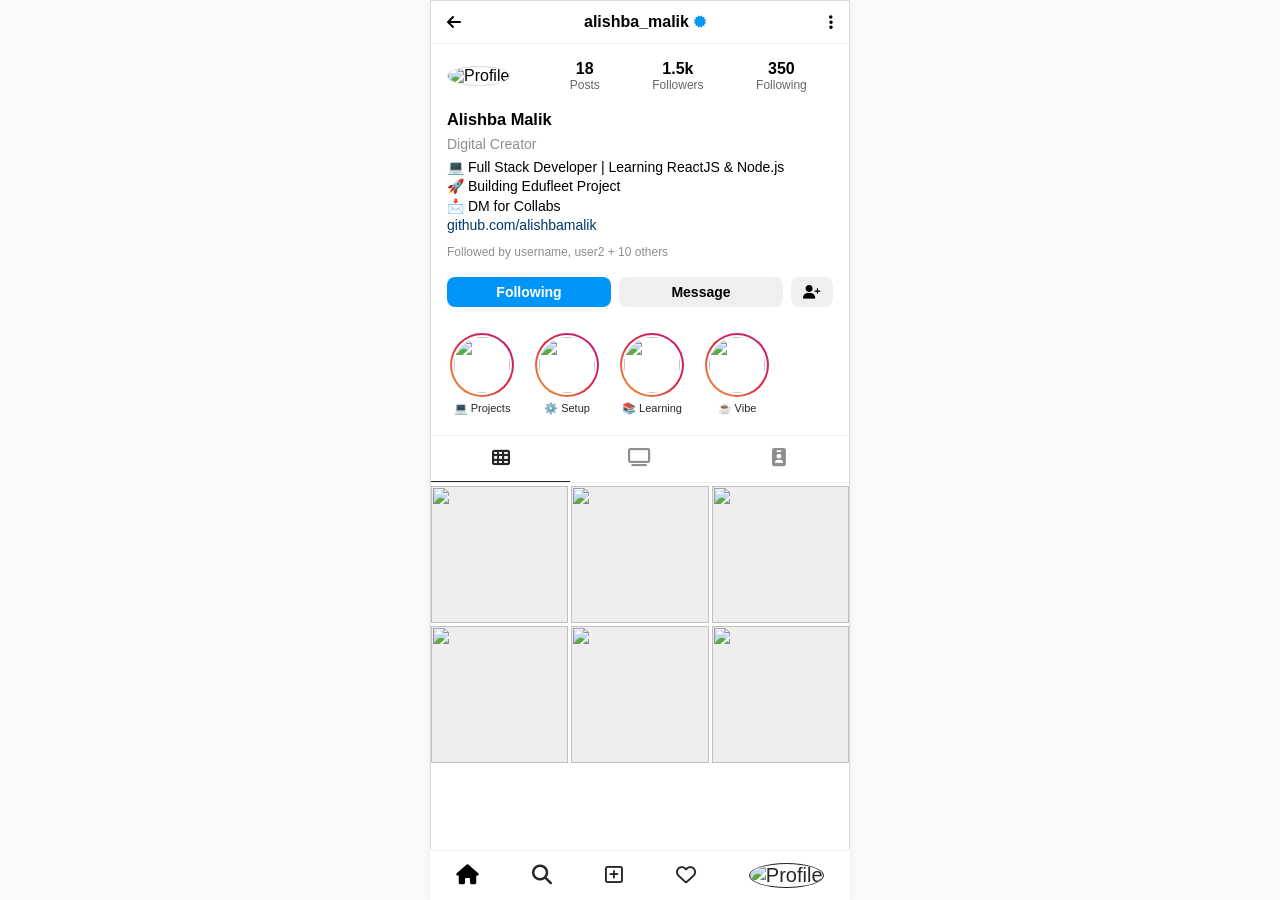
==== index.html @ c06368ef "Instagram UI Clone completed" ====
<!DOCTYPE html>
<html lang="en">
<head>
    <meta charset="UTF-8">
    <meta name="viewport" content="width=device-width, initial-scale=1.0">
    <title>Instagram Profile - Professional Look</title>
    <link rel="stylesheet" href="https://cdnjs.cloudflare.com/ajax/libs/font-awesome/6.4.0/css/all.min.css">
    <link rel="stylesheet" href="css/style.css">
    <style>
        /* Yahan specific attractive extra styles add kar rahe hain */
        .bio-link { color: #00376b; text-decoration: none; font-weight: 500; }
        
        /* Highlight Stories Section */
        .highlights-container {
            display: flex;
            padding: 10px 16px;
            gap: 15px;
            overflow-x: auto; /* Scroll horizontally */
            -webkit-overflow-scrolling: touch;
            scrollbar-width: none; /* Hide scrollbar Firefox */
        }
        .highlights-container::-webkit-scrollbar { display: none; } /* Hide scrollbar Chrome/Safari */

        .highlight-item {
            display: flex;
            flex-direction: column;
            align-items: center;
            text-align: center;
            width: 70px;
            flex-shrink: 0;
        }
        
        .highlight-ring {
            width: 64px;
            height: 64px;
            border-radius: 50%;
            background: linear-gradient(#ffffff, #ffffff) padding-box,
                        linear-gradient(45deg, #f09433 0%, #e6683c 25%, #dc2743 50%, #cc2366 75%, #bc1888 100%) border-box;
            border: 2px solid transparent;
            display: flex;
            justify-content: center;
            align-items: center;
            padding: 2px;
            cursor: pointer;
        }
        
        .highlight-pic {
            width: 100%;
            height: 100%;
            border-radius: 50%;
            object-fit: cover;
        }

        .highlight-text {
            font-size: 11px;
            color: #262626;
            margin-top: 5px;
            white-space: nowrap;
            overflow: hidden;
            text-overflow: ellipsis;
            width: 64px;
        }

        /* Post Interactions Overlay (Real Grid look) */
        .post-item {
            position: relative;
            cursor: pointer;
        }
        .post-overlay {
            position: absolute;
            top: 0; left: 0; width: 100%; height: 100%;
            background-color: rgba(0,0,0,0.3);
            display: flex;
            justify-content: center;
            align-items: center;
            opacity: 0;
            transition: opacity 0.2s ease;
            color: white;
            font-weight: 600;
            font-size: 16px;
            gap: 15px;
        }
        .post-item:hover .post-overlay {
            opacity: 1;
        }
        .overlay-item {
            display: flex;
            align-items: center;
            gap: 5px;
        }
    </style>
</head>
<body>

    <div class="mobile-container">
        
        <header class="top-bar">
            <i class="fas fa-arrow-left"></i>
            <div class="username-container" style="display:flex; align-items:center; gap:5px;">
                <h2 class="username">alishba_malik</h2>
                <i class="fas fa-certificate" style="color:#0095f6; font-size:12px;"></i>
            </div>
            <i class="fas fa-ellipsis-v"></i>
        </header>

        <section class="profile-info">
            <div class="profile-pic-container">
                <img src="C:\Users\Marhaba\Pictures\Saved Pictures\images (15).jpg" alt="Profile" class="profile-pic">
            </div>
            <div class="profile-stats">
                <div class="stat-item"><span class="stat-count">18</span><span class="stat-label">Posts</span></div>
                <div class="stat-item"><span class="stat-count">1.5k</span><span class="stat-label">Followers</span></div>
                <div class="stat-item"><span class="stat-count">350</span><span class="stat-label">Following</span></div>
            </div>
        </section>

        <section class="profile-bio">
            <h3 class="full-name">Alishba Malik</h3>
            <p class="bio-category" style="color:#8e8e8e; font-size:14px; margin-bottom:3px;">Digital Creator</p>
            <p class="bio-text">
                💻 Full Stack Developer | Learning ReactJS & Node.js<br>
                🚀 Building Edufleet Project<br>
                📩 DM for Collabs<br>
                <a href="#" class="bio-link">github.com/alishbamalik</a>
            </p>
            <p class="followed-by" style="font-size:12px; color:#8e8e8e; margin-top:8px;">Followed by username, user2 + 10 others</p>
        </section>

        <div class="action-buttons">
            <button class="btn btn-primary">Following</button>
            <button class="btn">Message</button>
            <button class="btn icon-btn"><i class="fas fa-user-plus"></i></button>
        </div>

        <section class="highlights-container">
            <div class="highlight-item">
                <div class="highlight-ring">
                    <img src="https://images.unsplash.com/photo-1517694712202-14dd9538aa97?w=100" class="highlight-pic">
                </div>
                <span class="highlight-text">💻 Projects</span>
            </div>
            <div class="highlight-item">
                <div class="highlight-ring">
                    <img src="https://images.unsplash.com/photo-1531297484001-80022131f5a1?w=100" class="highlight-pic">
                </div>
                <span class="highlight-text">⚙️ Setup</span>
            </div>
            <div class="highlight-item">
                <div class="highlight-ring">
                    <img src="https://images.unsplash.com/photo-1498050108023-c5249f4df085?w=100" class="highlight-pic">
                </div>
                <span class="highlight-text">📚 Learning</span>
            </div>
            <div class="highlight-item">
                <div class="highlight-ring">
                    <img src="https://images.unsplash.com/photo-1505330622279-bf7d7fc918f4?w=100" class="highlight-pic">
                </div>
                <span class="highlight-text">☕ Vibe</span>
            </div>
        </section>

        <nav class="profile-tabs" style="margin-top:10px;">
            <a href="index.html" class="tab active"><i class="fas fa-th"></i></a>
            <a href="screen2.html" class="tab"><i class="fas fa-tv"></i></a>
            <a href="screen3.html" class="tab"><i class="fas fa-id-badge"></i></a>
        </nav>

        <main class="posts-gallery">
            <div class="post-item">
                <img src="https://images.unsplash.com/photo-1618005182384-a83a8bd57fbe?w=300">
                <div class="post-overlay">
                    <span class="overlay-item"><i class="fas fa-heart"></i> 112</span>
                    <span class="overlay-item"><i class="fas fa-comment"></i> 14</span>
                </div>
            </div>
            <div class="post-item">
                <img src="https://images.unsplash.com/photo-1579546929518-9e396f3cc809?w=300">
                <div class="post-overlay">
                    <span class="overlay-item"><i class="fas fa-heart"></i> 95</span>
                    <span class="overlay-item"><i class="fas fa-comment"></i> 8</span>
                </div>
            </div>
            <div class="post-item"><img src="https://images.unsplash.com/photo-1528459801416-a9e53bbf4e17?w=300"></div>
            <div class="post-item"><img src="https://images.unsplash.com/photo-1541701494587-cb58502866ab?w=300"></div>
            <div class="post-item"><img src="https://images.unsplash.com/photo-1507525428034-b723cf961d3e?w=300"></div>
            <div class="post-item"><img src="https://images.unsplash.com/photo-1519681393784-d120267933ba?w=300"></div>
        </main>
         <nav class="bottom-nav">
            <a href="screen2.html" style="color: #000;"><i class="fas fa-home"></i></a>
            <a href="#"><i class="fas fa-search"></i></a>
            <a href="#"><i class="far fa-plus-square"></i></a>
            <a href="#"><i class="far fa-heart"></i></a>
            <a href="index.html">
                <img src="C:\Users\Marhaba\Pictures\Saved Pictures\images (15).jpg" alt="Profile" class="profile-icon-nav">
            </a>
        </nav>
    </div>

</body>
</html>
---- css/style.css ----
/* ==========================================
   1. Reset & Base Styles
   ========================================== */
* {
    margin: 0;
    padding: 0;
    box-sizing: border-box;
    font-family: -apple-system, BlinkMacSystemFont, "Segoe UI", Roboto, Helvetica, Arial, sans-serif;
}

body {
    background-color: #fafafa;
    display: flex;
    justify-content: center;
    align-items: center;
    min-height: 100vh;
}

/* Mobile Screen Wrapper */
.mobile-container {
    width: 100%;
    max-width: 420px; /* Perfect Mobile Screen Width */
    background: #ffffff;
    border: 1px solid #dbdbdb;
    min-height: 100vh;
    box-shadow: 0 0 10px rgba(0,0,0,0.05);
}

/* ==========================================
   2. Flexbox Section (Top Bar, Stats, Buttons)
   ========================================== */

/* Top Navbar */
.top-bar {
    display: flex;
    justify-content: space-between; /* Left, Center, Right align karne ke liye */
    align-items: center;
    padding: 12px 16px;
    border-bottom: 1px solid #efefef;
}

.username {
    font-size: 16px;
    font-weight: 600;
}

/* Profile Info (Pic + Stats) */
.profile-info {
    display: flex; /* Flexbox standard row alignment */
    align-items: center;
    padding: 16px;
}

.profile-pic-container {
    flex: 1; /* Left side spacing */
}

.profile-pic {
    width: 77px;
    height: 77px;
    border-radius: 50%; /* Circle shape */
    object-fit: cover;
    border: 1px solid #dbdbdb;
}

/* Stats wrapper */
.profile-stats {
    display: flex;
    flex: 3; /* Right side background space */
    justify-content: space-around; /* Stats ke beech barabar space */
    text-align: center;
}

.stat-item {
    display: flex;
    flex-direction: column; /* Number upar, label niche */
}

.stat-count {
    font-size: 16px;
    font-weight: 600;
}

.stat-label {
    font-size: 12px;
    color: #666;
}

/* Bio Section */
.profile-bio {
    padding: 0 16px 16px 16px;
    font-size: 14px;
    line-height: 1.4;
}

.full-name {
    font-weight: 600;
    margin-bottom: 4px;
}

/* Action Buttons with Flexbox */
.action-buttons {
    display: flex;
    padding: 0 16px 16px 16px;
    gap: 8px; /* Buttons ke darmiyan 8px ka gap */
}

.btn {
    flex: 1; /* Sabko barabar barabar width dena */
    background-color: #efefef;
    border: none;
    padding: 7px 16px;
    font-size: 14px;
    font-weight: 600;
    border-radius: 8px;
    cursor: pointer;
}

.btn-primary {
    background-color: #0095f6;
    color: white;
}

.icon-btn {
    flex: 0; /* Is button ko barabar width nahi balki sirf icon jitni jagah chahiye */
    padding: 7px 12px;
}

/* Navigation Tabs with Flexbox */
.profile-tabs {
    display: flex;
    border-top: 1px solid #efefef;
    border-bottom: 1px solid #efefef;
}

.tab {
    flex: 1; /* Teenon tabs barabar space lein */
    text-align: center;
    padding: 12px 0;
    color: #8e8e8e;
    cursor: pointer;
    font-size: 18px;
}

.tab.active {
    color: #262626;
    border-bottom: 1px solid #262626; /* Active tab highlght */
}

/* ==========================================
   3. CSS Grid Section (Posts Gallery)
   ========================================== */
.posts-gallery {
    display: grid;
    grid-template-columns: repeat(3, 1fr); /* 3 Columns barabar width ke (1 fraction each) */
    gap: 3px; /* Posts ke darmiyan bareek si line space */
    padding: 3px 0;
}

.post-item {
    aspect-ratio: 1 / 1; /* Instagram ki tarah posts ko square rakhne ke liye */
    background-color: #eee;
    overflow: hidden;
}

.post-item img {
    width: 100%;
    height: 100%;
    object-fit: cover; /* Image stretch na ho balki crop ho kar fit ho */
}

        .bottom-nav {
            position: fixed;
            bottom: 0;
            left: 50%;
            transform: translateX(-50%);
            width: 100%;
            max-width: 420px;
            background: white;
            display: flex;
            justify-content: space-around;
            align-items: center;
            padding: 12px 0;
            border-top: 1px solid #efefef;
            z-index: 999;
        }
        .bottom-nav a {
            color: #262626;
            font-size: 20px;
            text-decoration: none;
        }
        .bottom-nav .profile-icon-nav {
            width: 24px; height: 24px;
            border-radius: 50%;
            border: 1px solid #262626;
        }
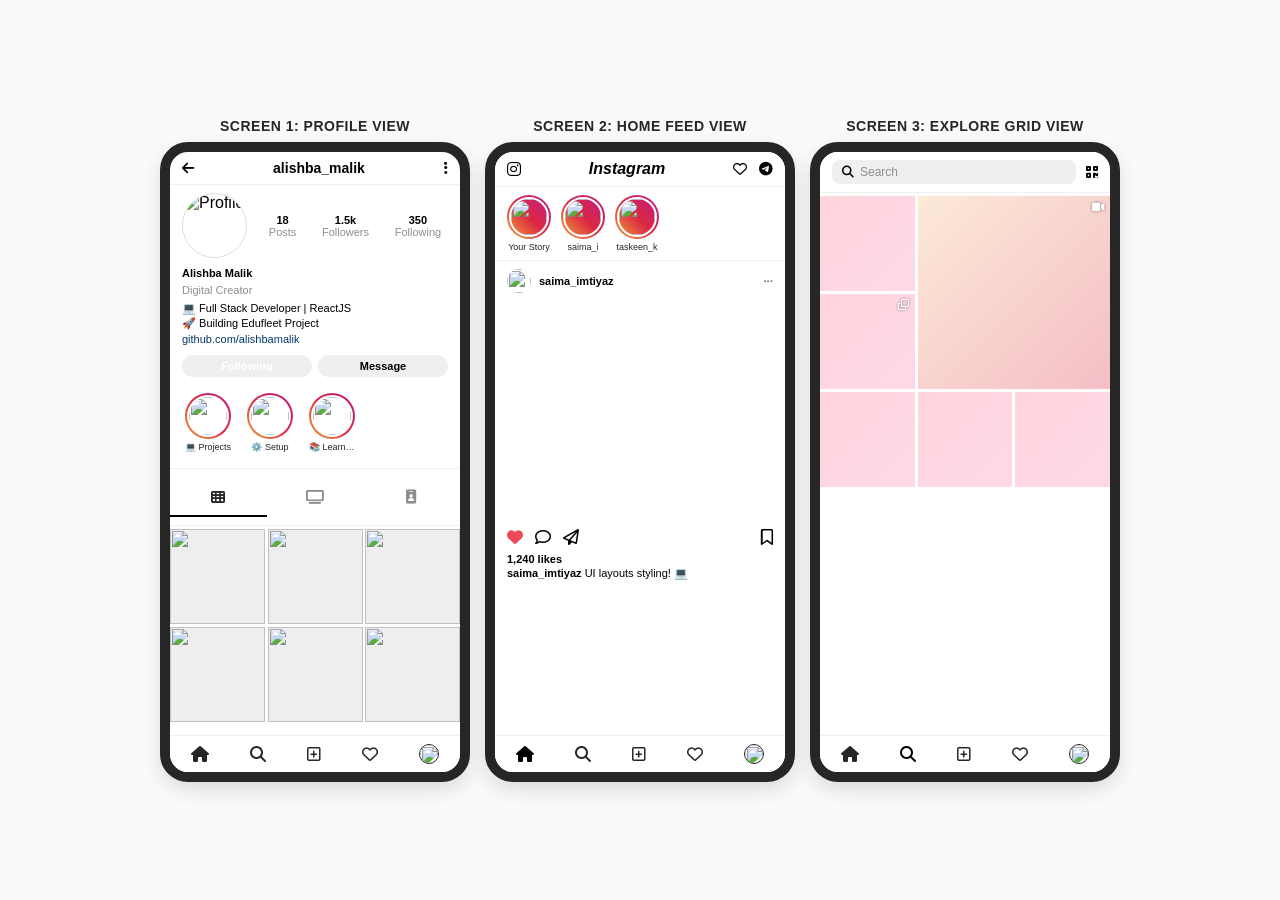
==== commit 0689bbfa: "Fix profile pictures using online URLs" ====
--- a/index.html
+++ b/index.html
@@ -3,197 +3,245 @@
 <head>
     <meta charset="UTF-8">
     <meta name="viewport" content="width=device-width, initial-scale=1.0">
-    <title>Instagram Profile - Professional Look</title>
+    <title>Instagram 3 Screens Side-by-Side - Online Images</title>
     <link rel="stylesheet" href="https://cdnjs.cloudflare.com/ajax/libs/font-awesome/6.4.0/css/all.min.css">
     <link rel="stylesheet" href="css/style.css">
+    
     <style>
-        /* Yahan specific attractive extra styles add kar rahe hain */
-        .bio-link { color: #00376b; text-decoration: none; font-weight: 500; }
-        
-        /* Highlight Stories Section */
-        .highlights-container {
+        /* --- GLOBAL WRAPPER FOR PARALLEL LAYOUT --- */
+        body {
+            background-color: #fafafa;
+            margin: 0;
+            padding: 10px;
+            font-family: -apple-system, BlinkMacSystemFont, "Segoe UI", Roboto, Helvetica, Arial, sans-serif;
+        }
+
+        .presentation-container {
             display: flex;
-            padding: 10px 16px;
+            justify-content: center;
+            align-items: flex-start;
             gap: 15px;
-            overflow-x: auto; /* Scroll horizontally */
-            -webkit-overflow-scrolling: touch;
-            scrollbar-width: none; /* Hide scrollbar Firefox */
-        }
-        .highlights-container::-webkit-scrollbar { display: none; } /* Hide scrollbar Chrome/Safari */
-
-        .highlight-item {
+            flex-wrap: nowrap;
+            padding: 10px;
+            width: 100%;
+            box-sizing: border-box;
+        }
+
+        /* --- COMPACT PARALLEL SIZE --- */
+        .mobile-screen {
+            width: 310px;
+            height: 640px;
+            background: white;
+            border: 10px solid #262626;
+            border-radius: 28px;
+            box-shadow: 0px 8px 20px rgba(0,0,0,0.12);
+            overflow-y: auto;
+            position: relative;
+            scrollbar-width: none;
+        }
+        .mobile-screen::-webkit-scrollbar { display: none; }
+
+        .screen-label {
+            text-align: center;
+            font-weight: bold;
+            font-size: 14px;
+            color: #262626;
+            margin-bottom: 8px;
+            text-transform: uppercase;
+            letter-spacing: 0.5px;
+        }
+
+        .screen-wrapper {
             display: flex;
             flex-direction: column;
             align-items: center;
-            text-align: center;
-            width: 70px;
-            flex-shrink: 0;
-        }
+        }
+
+        /* --- UI ELEMENTS STYLING --- */
+        .bio-link { color: #00376b; text-decoration: none; font-weight: 500; }
+        .highlights-container { display: flex; padding: 8px 12px; gap: 10px; overflow-x: auto; scrollbar-width: none; }
+        .highlight-item { display: flex; flex-direction: column; align-items: center; text-align: center; width: 52px; flex-shrink: 0; }
+        .highlight-ring { width: 46px; height: 46px; border-radius: 50%; background: linear-gradient(#ffffff, #ffffff) padding-box, linear-gradient(45deg, #f09433 0%, #e6683c 25%, #dc2743 50%, #cc2366 75%, #bc1888 100%) border-box; border: 2px solid transparent; display: flex; justify-content: center; align-items: center; padding: 2px; }
+        .highlight-pic { width: 100%; height: 100%; border-radius: 50%; object-fit: cover; }
+        .highlight-text { font-size: 9px; color: #262626; margin-top: 3px; white-space: nowrap; overflow: hidden; text-overflow: ellipsis; width: 46px; }
+
+        /* Home Feed Styles */
+        .feed-header { display: flex; justify-content: space-between; align-items: center; padding: 8px 12px; border-bottom: 1px solid #efefef; position: sticky; top:0; background:white; z-index:10; }
+        .feed-header .logo { font-size: 16px; font-weight: bold; font-style: italic; }
+        .stories-bar { display: flex; padding: 8px 12px; gap: 10px; overflow-x: auto; border-bottom: 1px solid #efefef; scrollbar-width: none; }
+        .story-container { display: flex; flex-direction: column; align-items: center; flex-shrink: 0; }
+        .story-ring { width: 44px; height: 44px; border-radius: 50%; background: linear-gradient(45deg, #f09433 0%, #e6683c 25%, #dc2743 50%, #cc2366 75%, #bc1888 100%); padding: 2px; display: flex; justify-content: center; align-items: center; }
+        .story-pic { width: 100%; height: 100%; border-radius: 50%; object-fit: cover; border: 2px solid white; }
+        .story-username { font-size: 9px; color: #262626; margin-top: 3px; text-align: center; }
+        .post-card { background: white; margin-bottom: 12px; }
+        .post-user-info { display: flex; justify-content: space-between; align-items: center; padding: 8px 12px; }
+        .post-user-left { display: flex; align-items: center; gap: 8px; }
+        .user-avatar { width: 24px; height: 24px; border-radius: 50%; object-fit: cover; }
+        .post-username { font-size: 11px; font-weight: 600; }
+        .post-image-area { width: 100%; height: 220px; background: linear-gradient(135deg, #ff758c 0%, #ff7eb3 100%); }
+        .post-image-area.purple { background: linear-gradient(135deg, #65799b 0%, #5e2563 100%); }
+        .post-actions { display: flex; justify-content: space-between; padding: 8px 12px; }
+        .post-actions-left { display: flex; gap: 12px; }
+        .post-actions i { font-size: 16px; }
+        .post-details { padding: 0 12px; font-size: 11px; }
+        .likes-count { font-weight: 600; margin-bottom: 2px; }
+
+        /* Explore Grid Styles */
+        .explore-header { display: flex; align-items: center; padding: 8px 12px; gap: 10px; border-bottom: 1px solid #efefef; background: white; position: sticky; top:0; z-index:10; }
+        .search-box-container { display: flex; align-items: center; background: #efefef; padding: 5px 10px; border-radius: 8px; flex: 1; gap: 6px; }
+        .search-placeholder { color: #8e8e8e; font-size: 12px; }
+        .explore-grid { display: grid; grid-template-columns: repeat(3, 1fr); grid-auto-rows: 95px; gap: 3px; padding: 3px 0; }
+        .explore-item { position: relative; overflow: hidden; background-size: cover; background-position: center; }
+        .explore-item::before { content: ''; position: absolute; top: 0; left: 0; width: 100%; height: 100%; background: linear-gradient(135deg, rgba(255, 117, 140, 0.3) 0%, rgba(255, 126, 179, 0.3) 100%); z-index: 1; }
+        .icon-badge { position: absolute; top: 6px; right: 6px; color: white; font-size: 11px; text-shadow: 0 0 3px rgba(0,0,0,0.5); z-index: 2; }
         
-        .highlight-ring {
-            width: 64px;
-            height: 64px;
-            border-radius: 50%;
-            background: linear-gradient(#ffffff, #ffffff) padding-box,
-                        linear-gradient(45deg, #f09433 0%, #e6683c 25%, #dc2743 50%, #cc2366 75%, #bc1888 100%) border-box;
-            border: 2px solid transparent;
-            display: flex;
-            justify-content: center;
-            align-items: center;
-            padding: 2px;
-            cursor: pointer;
-        }
-        
-        .highlight-pic {
-            width: 100%;
-            height: 100%;
-            border-radius: 50%;
-            object-fit: cover;
-        }
-
-        .highlight-text {
-            font-size: 11px;
-            color: #262626;
-            margin-top: 5px;
-            white-space: nowrap;
-            overflow: hidden;
-            text-overflow: ellipsis;
-            width: 64px;
-        }
-
-        /* Post Interactions Overlay (Real Grid look) */
-        .post-item {
-            position: relative;
-            cursor: pointer;
-        }
-        .post-overlay {
-            position: absolute;
-            top: 0; left: 0; width: 100%; height: 100%;
-            background-color: rgba(0,0,0,0.3);
-            display: flex;
-            justify-content: center;
-            align-items: center;
-            opacity: 0;
-            transition: opacity 0.2s ease;
-            color: white;
-            font-weight: 600;
-            font-size: 16px;
-            gap: 15px;
-        }
-        .post-item:hover .post-overlay {
-            opacity: 1;
-        }
-        .overlay-item {
-            display: flex;
-            align-items: center;
-            gap: 5px;
-        }
+        .box-1 { background-image: url('https://images.unsplash.com/photo-1517694712202-14dd9538aa97?w=300'); }
+        .box-2 { grid-column: 2 / span 2; grid-row: 1 / span 2; background-image: url('https://images.unsplash.com/photo-1498050108023-c5249f4df085?w=500'); }
+        .box-2::before { background: linear-gradient(135deg, rgba(240, 148, 51, 0.2) 0%, rgba(220, 39, 67, 0.3) 100%); }
+        .box-3 { grid-column: 1; grid-row: 2; background-image: url('https://images.unsplash.com/photo-1531403009284-440f080d1e12?w=300'); }
+        .box-4 { background-image: url('https://images.unsplash.com/photo-1507525428034-b723cf961d3e?w=300'); }
+        .box-5 { background-image: url('https://images.unsplash.com/photo-1519681393784-d120267933ba?w=300'); }
+        .box-6 { background-image: url('https://images.unsplash.com/photo-1555066931-4365d14bab8c?w=300'); }
+
+        /* Sticky Bottom Navigation Styles */
+        .bottom-nav-fixed { position: absolute; bottom: 0; left: 0; width: 100%; background: white; display: flex; justify-content: space-around; align-items: center; padding: 8px 0; border-top: 1px solid #efefef; z-index: 100; }
+        .bottom-nav-fixed i { color: #262626; font-size: 16px; }
+        .bottom-nav-fixed img { width: 20px; height: 20px; border-radius: 50%; border: 1px solid #262626; object-fit: cover; }
     </style>
 </head>
 <body>
 
-    <div class="mobile-container">
+    <div class="presentation-container">
         
-        <header class="top-bar">
-            <i class="fas fa-arrow-left"></i>
-            <div class="username-container" style="display:flex; align-items:center; gap:5px;">
-                <h2 class="username">alishba_malik</h2>
-                <i class="fas fa-certificate" style="color:#0095f6; font-size:12px;"></i>
+        <div class="screen-wrapper">
+            <div class="screen-label">Screen 1: Profile View</div>
+            <div class="mobile-screen" style="padding-bottom: 40px;">
+                <header class="top-bar" style="padding: 8px 12px; display:flex; justify-content:space-between; align-items:center;">
+                    <i class="fas fa-arrow-left" style="font-size:14px;"></i>
+                    <h2 class="username" style="font-size:14px; margin:0;">alishba_malik</h2>
+                    <i class="fas fa-ellipsis-v" style="font-size:14px;"></i>
+                </header>
+
+                <section class="profile-info" style="display:flex; padding:8px 12px; align-items:center; gap:15px;">
+                    <div style="width:65px; height:65px; border-radius:50%; border: 1px solid #dbdbdb; overflow:hidden; display:flex; justify-content:center; align-items:center; flex-shrink:0;">
+                        <img src="https://images.unsplash.com/photo-1494790108377-be9c29b29330?w=150" alt="Profile" style="width:100%; height:100%; object-fit:cover;">
+                    </div>
+                    <div class="profile-stats" style="display:flex; gap:12px; flex:1; justify-content:space-around; font-size:11px; text-align:center;">
+                        <div><strong>18</strong><br><span style="color:#8e8e8e;">Posts</span></div>
+                        <div><strong>1.5k</strong><br><span style="color:#8e8e8e;">Followers</span></div>
+                        <div><strong>350</strong><br><span style="color:#8e8e8e;">Following</span></div>
+                    </div>
+                </section>
+
+                <section class="profile-bio" style="padding:0 12px; font-size:11px;">
+                    <strong class="full-name">Alishba Malik</strong>
+                    <p style="margin:2px 0; color:#8e8e8e;">Digital Creator</p>
+                    <p style="margin:0; line-height:1.4;">💻 Full Stack Developer | ReactJS<br>🚀 Building Edufleet Project<br><a href="#" class="bio-link">github.com/alishbamalik</a></p>
+                </section>
+
+                <div class="action-buttons" style="display:flex; padding:8px 12px; gap:6px;">
+                    <button class="btn btn-primary" style="flex:1; padding:5px; font-size:11px; font-weight:600; background:#efefef; border:none; border-radius:50px;">Following</button>
+                    <button class="btn" style="flex:1; padding:5px; font-size:11px; font-weight:600; background:#efefef; border:none; border-radius:50px;">Message</button>
+                </div>
+
+                <style>
+                    .hl-local-pic { width:100%; height:100%; border-radius:50%; object-fit:cover; }
+                </style>
+                <section class="highlights-container">
+                    <div class="highlight-item"><div class="highlight-ring"><img src="https://images.unsplash.com/photo-1531403009284-440f080d1e12?w=100" class="hl-local-pic"></div><span class="highlight-text">💻 Projects</span></div>
+                    <div class="highlight-item"><div class="highlight-ring"><img src="https://images.unsplash.com/photo-1618477388954-7852f32655ec?w=100" class="hl-local-pic"></div><span class="highlight-text">⚙️ Setup</span></div>
+                    <div class="highlight-item"><div class="highlight-ring"><img src="https://images.unsplash.com/photo-1516321318423-f06f85e504b3?w=100" class="hl-local-pic"></div><span class="highlight-text">📚 Learning</span></div>
+                </section>
+
+                <nav class="profile-tabs" style="display:flex; justify-content:space-around; border-top:1px solid #efefef; margin-top:8px; padding:8px 0;">
+                    <div class="tab active" style="border-bottom:2px solid black; padding-bottom:3px; font-size:14px;"><i class="fas fa-th"></i></div>
+                    <div class="tab" style="color:#8e8e8e; font-size:14px;"><i class="fas fa-tv"></i></div>
+                    <div class="tab" style="color:#8e8e8e; font-size:14px;"><i class="fas fa-id-badge"></i></div>
+                </nav>
+
+                <main class="posts-gallery" style="display:grid; grid-template-columns:repeat(3, 1fr); gap:3px;">
+                    <div class="post-item" style="height:95px;"><img src="https://images.unsplash.com/photo-1618005182384-a83a8bd57fbe?w=200" style="width:100%; height:100%; object-fit:cover;"></div>
+                    <div class="post-item" style="height:95px;"><img src="https://images.unsplash.com/photo-1579546929518-9e396f3cc809?w=200" style="width:100%; height:100%; object-fit:cover;"></div>
+                    <div class="post-item" style="height:95px;"><img src="https://images.unsplash.com/photo-1528459801416-a9e53bbf4e17?w=200" style="width:100%; height:100%; object-fit:cover;"></div>
+                    <div class="post-item" style="height:95px;"><img src="https://images.unsplash.com/photo-1541701494587-cb58502866ab?w=200" style="width:100%; height:100%; object-fit:cover;"></div>
+                    <div class="post-item" style="height:95px;"><img src="https://images.unsplash.com/photo-1507525428034-b723cf961d3e?w=200" style="width:100%; height:100%; object-fit:cover;"></div>
+                    <div class="post-item" style="height:95px;"><img src="https://images.unsplash.com/photo-1519681393784-d120267933ba?w=200" style="width:100%; height:100%; object-fit:cover;"></div>
+                </main>
+
+                <nav class="bottom-nav-fixed">
+                    <i class="fas fa-home"></i><i class="fas fa-search"></i><i class="far fa-plus-square"></i><i class="far fa-heart"></i>
+                    <img src="https://images.unsplash.com/photo-1494790108377-be9c29b29330?w=50" style="width:20px; height:20px; border-radius:50%; object-fit:cover;">
+                </nav>
             </div>
-            <i class="fas fa-ellipsis-v"></i>
-        </header>
-
-        <section class="profile-info">
-            <div class="profile-pic-container">
-                <img src="C:\Users\Marhaba\Pictures\Saved Pictures\images (15).jpg" alt="Profile" class="profile-pic">
+        </div>
+
+        <div class="screen-wrapper">
+            <div class="screen-label">Screen 2: Home Feed View</div>
+            <div class="mobile-screen" style="padding-bottom: 40px;">
+                <header class="feed-header">
+                    <i class="fab fa-instagram" style="font-size:16px;"></i>
+                    <span class="logo">Instagram</span>
+                    <div style="display:flex; gap:12px;"><i class="far fa-heart" style="font-size:14px;"></i><i class="fab fa-telegram-plane" style="font-size:14px;"></i></div>
+                </header>
+
+                <section class="stories-bar">
+                    <div class="story-container"><div class="story-ring"><img src="https://images.unsplash.com/photo-1494790108377-be9c29b29330?w=100" class="story-pic"></div><span class="story-username">Your Story</span></div>
+                    <div class="story-container"><div class="story-ring"><img src="https://images.unsplash.com/photo-1507003211169-0a1dd7228f2d?w=100" class="story-pic"></div><span class="story-username">saima_i</span></div>
+                    <div class="story-container"><div class="story-ring"><img src="https://images.unsplash.com/photo-1438761681033-6461ffad8d80?w=100" class="story-pic"></div><span class="story-username">taskeen_k</span></div>
+                </section>
+
+                <main class="feed-posts">
+                    <article class="post-card">
+                        <div class="post-user-info">
+                            <div class="post-user-left">
+                                <img src="https://images.unsplash.com/photo-1507003211169-0a1dd7228f2d?w=100" class="user-avatar">
+                                <span class="post-username">saima_imtiyaz</span>
+                            </div>
+                            <i class="fas fa-ellipsis-h" style="color:#8e8e8e; font-size:10px;"></i>
+                        </div>
+                        <div class="post-image-area" style="background-image: url('https://images.unsplash.com/photo-1555066931-4365d14bab8c?w=400'); background-size: cover; background-position: center;"></div>
+                        <div class="post-actions">
+                            <div class="post-actions-left"><i class="fas fa-heart" style="color:#ed4956;"></i><i class="far fa-comment"></i><i class="far fa-paper-plane"></i></div>
+                            <i class="far fa-bookmark"></i>
+                        </div>
+                        <div class="post-details">
+                            <p class="likes-count">1,240 likes</p>
+                            <p><strong>saima_imtiyaz</strong> UI layouts styling! 💻</p>
+                        </div>
+                    </article>
+                </main>
+
+                <nav class="bottom-nav-fixed">
+                    <i class="fas fa-home" style="color:black;"></i><i class="fas fa-search"></i><i class="far fa-plus-square"></i><i class="far fa-heart"></i>
+                    <img src="https://images.unsplash.com/photo-1494790108377-be9c29b29330?w=50" style="width:20px; height:20px; border-radius:50%; object-fit:cover;">
+                </nav>
             </div>
-            <div class="profile-stats">
-                <div class="stat-item"><span class="stat-count">18</span><span class="stat-label">Posts</span></div>
-                <div class="stat-item"><span class="stat-count">1.5k</span><span class="stat-label">Followers</span></div>
-                <div class="stat-item"><span class="stat-count">350</span><span class="stat-label">Following</span></div>
+        </div>
+
+        <div class="screen-wrapper">
+            <div class="screen-label">Screen 3: Explore Grid View</div>
+            <div class="mobile-screen" style="padding-bottom: 40px;">
+                <header class="explore-header">
+                    <div class="search-box-container"><i class="fas fa-search" style="font-size:12px;"></i><span class="search-placeholder">Search</span></div>
+                    <i class="fas fa-qrcode" style="font-size:14px;"></i>
+                </header>
+
+                <main class="explore-grid">
+                    <div class="explore-item box-1"></div>
+                    <div class="explore-item box-2"><i class="fas fa-video icon-badge"></i></div>
+                    <div class="explore-item box-3"><i class="far fa-clone icon-badge"></i></div>
+                    <div class="explore-item box-4"></div>
+                    <div class="explore-item box-5"></div>
+                    <div class="explore-item box-6"></div>
+                </main>
+
+                <nav class="bottom-nav-fixed">
+                    <i class="fas fa-home"></i><i class="fas fa-search" style="color:black;"></i><i class="far fa-plus-square"></i><i class="far fa-heart"></i>
+                    <img src="https://images.unsplash.com/photo-1494790108377-be9c29b29330?w=50" style="width:20px; height:20px; border-radius:50%; object-fit:cover;">
+                </nav>
             </div>
-        </section>
-
-        <section class="profile-bio">
-            <h3 class="full-name">Alishba Malik</h3>
-            <p class="bio-category" style="color:#8e8e8e; font-size:14px; margin-bottom:3px;">Digital Creator</p>
-            <p class="bio-text">
-                💻 Full Stack Developer | Learning ReactJS & Node.js<br>
-                🚀 Building Edufleet Project<br>
-                📩 DM for Collabs<br>
-                <a href="#" class="bio-link">github.com/alishbamalik</a>
-            </p>
-            <p class="followed-by" style="font-size:12px; color:#8e8e8e; margin-top:8px;">Followed by username, user2 + 10 others</p>
-        </section>
-
-        <div class="action-buttons">
-            <button class="btn btn-primary">Following</button>
-            <button class="btn">Message</button>
-            <button class="btn icon-btn"><i class="fas fa-user-plus"></i></button>
         </div>
 
-        <section class="highlights-container">
-            <div class="highlight-item">
-                <div class="highlight-ring">
-                    <img src="https://images.unsplash.com/photo-1517694712202-14dd9538aa97?w=100" class="highlight-pic">
-                </div>
-                <span class="highlight-text">💻 Projects</span>
-            </div>
-            <div class="highlight-item">
-                <div class="highlight-ring">
-                    <img src="https://images.unsplash.com/photo-1531297484001-80022131f5a1?w=100" class="highlight-pic">
-                </div>
-                <span class="highlight-text">⚙️ Setup</span>
-            </div>
-            <div class="highlight-item">
-                <div class="highlight-ring">
-                    <img src="https://images.unsplash.com/photo-1498050108023-c5249f4df085?w=100" class="highlight-pic">
-                </div>
-                <span class="highlight-text">📚 Learning</span>
-            </div>
-            <div class="highlight-item">
-                <div class="highlight-ring">
-                    <img src="https://images.unsplash.com/photo-1505330622279-bf7d7fc918f4?w=100" class="highlight-pic">
-                </div>
-                <span class="highlight-text">☕ Vibe</span>
-            </div>
-        </section>
-
-        <nav class="profile-tabs" style="margin-top:10px;">
-            <a href="index.html" class="tab active"><i class="fas fa-th"></i></a>
-            <a href="screen2.html" class="tab"><i class="fas fa-tv"></i></a>
-            <a href="screen3.html" class="tab"><i class="fas fa-id-badge"></i></a>
-        </nav>
-
-        <main class="posts-gallery">
-            <div class="post-item">
-                <img src="https://images.unsplash.com/photo-1618005182384-a83a8bd57fbe?w=300">
-                <div class="post-overlay">
-                    <span class="overlay-item"><i class="fas fa-heart"></i> 112</span>
-                    <span class="overlay-item"><i class="fas fa-comment"></i> 14</span>
-                </div>
-            </div>
-            <div class="post-item">
-                <img src="https://images.unsplash.com/photo-1579546929518-9e396f3cc809?w=300">
-                <div class="post-overlay">
-                    <span class="overlay-item"><i class="fas fa-heart"></i> 95</span>
-                    <span class="overlay-item"><i class="fas fa-comment"></i> 8</span>
-                </div>
-            </div>
-            <div class="post-item"><img src="https://images.unsplash.com/photo-1528459801416-a9e53bbf4e17?w=300"></div>
-            <div class="post-item"><img src="https://images.unsplash.com/photo-1541701494587-cb58502866ab?w=300"></div>
-            <div class="post-item"><img src="https://images.unsplash.com/photo-1507525428034-b723cf961d3e?w=300"></div>
-            <div class="post-item"><img src="https://images.unsplash.com/photo-1519681393784-d120267933ba?w=300"></div>
-        </main>
-         <nav class="bottom-nav">
-            <a href="screen2.html" style="color: #000;"><i class="fas fa-home"></i></a>
-            <a href="#"><i class="fas fa-search"></i></a>
-            <a href="#"><i class="far fa-plus-square"></i></a>
-            <a href="#"><i class="far fa-heart"></i></a>
-            <a href="index.html">
-                <img src="C:\Users\Marhaba\Pictures\Saved Pictures\images (15).jpg" alt="Profile" class="profile-icon-nav">
-            </a>
-        </nav>
     </div>
 
 </body>
